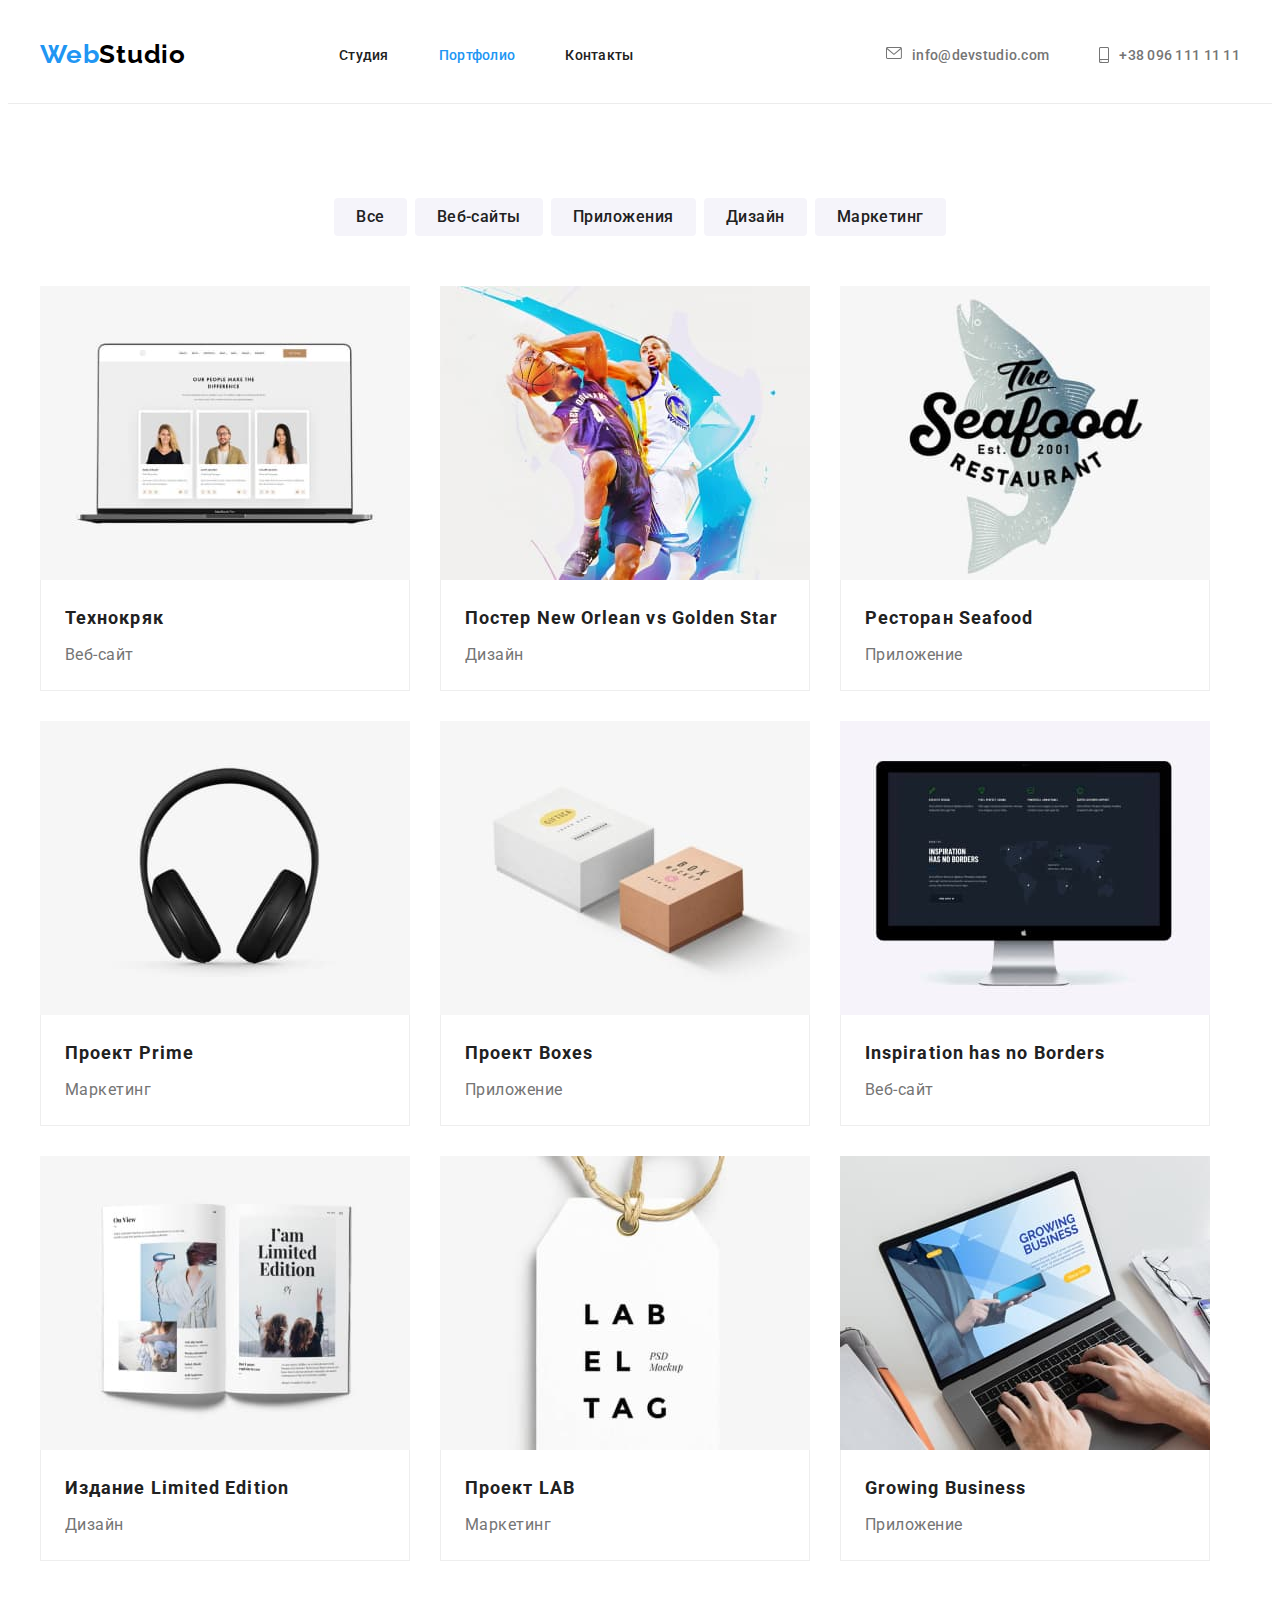
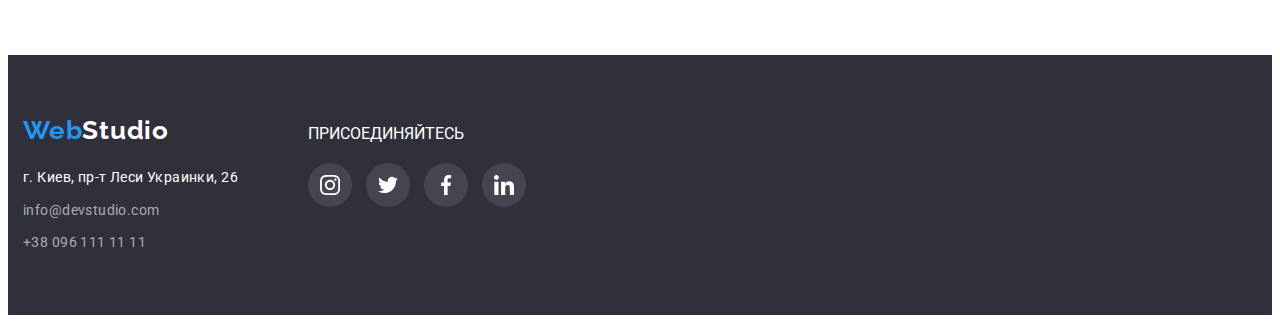
==== portfolio.html @ 43e7ce39 "sprite" ====
<!DOCTYPE html>
<html lang="en">
<head>
    <meta charset="UTF-8">
    <meta http-equiv="X-UA-Compatible" content="IE=edge">
    <meta name="viewport" content="width=device-width, initial-scale=1.0">
    <title>Document</title>
    <link rel="preconnect" href="https://fonts.gstatic.com">
    <link href="https://fonts.googleapis.com/css2?family=Raleway:wght@700&family=Roboto:wght@400;500;700;900&display=swap" rel="stylesheet">
    <link rel="stylesheet" href="https://cdnjs.cloudflare.com/ajax/libs/modern-normalize/1.0.0/modern-normalize.min.css" integrity="sha512-ISS7cAi1PEhQ8jnbJpJZMd29NlhNj4AWYyLOSp2CE/CsHxTCu+r+t0D2yoJudVrd0/8fTVPUVDzY5Tvli75u/g==" crossorigin="anonymous" />
    <link rel="stylesheet" href="css/styles.css"/>
</head>
<body class="page">
<header class="header">
    <div class="container header-container">
<!--Главная навигационная панель страницы-->
<nav class="site-nav">
    <a href="./index.html" class="logo" lang="en"> Web<span class="secondp-logo">Studio</span></a>
    <ul class="list site-nav-list">
        <li class="site-nav-item"> 
            <a href="./index.html" class="link">Студия</a>
        </li>
        <li class="site-nav-item">
            <a href="./portfolio.html" class="link"><div class="current"> Портфолио</div></a>
        </li>
        <li class="site-nav-item">
            <a href="" class="link" >Контакты</a>
        </li>
    </ul>
</nav>
<ul class="contacts list">
    <li class="item contact-icon"> 
    <svg class="icon-envelope">
    <use href="./images/icons/sprite.svg#icon-envelope"></use></svg>
    <a href="mailto:info@devstudio.com" class="link">info@devstudio.com</a>
    </li>
    <li class="item contact-icon">
    <svg class="icon-smartphone">
    <use href="./images/icons/sprite.svg#icon-smartphone"></use></svg> 
    <a href="tel:+380961111111" class="link">  +38 096 111 11 11</a>
</li>
</ul></div>
</header>
<main class="body">
        <!-- Панель фильтров примеров работ студии-->
        <section class="portfolio section">
            <div class="container">
            <h1 class="visually-hidden">Панель фильтров для просмотра примеров работ студии не забыть спрятать заголовок</h1>
        <ul class="list portfolio-button-container">
            <li class="portfolio-item">
                <button class="portfolio-button"> Все </button>
            </li>
            <li class="portfolio-item">
                <button class="portfolio-button"> Веб-сайты</button>
            </li>
            <li class="portfolio-item">
                <button class="portfolio-button"> Приложения</button>
            </li>
            <li class="portfolio-item">
                <button class="portfolio-button"> Дизайн</button>
            </li>
            <li class="portfolio-item">
                <button class="portfolio-button"> Маркетинг</button>
            </li>
        </ul>
        <h2 class="visually-hidden">
            Примеры работ не забыть спрятать заголовок
        </h2>
        <ul class="list portfolio-examples-list">
    <li class="portfolio-example-item">
        <a href="" class="link">
<img src="./images/projects_examples/web_site_technokryak.jpg" class="portfolio-photo" alt="три персоны на страничке вебсайта технокряк" width="370"/>
<div class="portfolio-title-description">
<h3 class="portfolio-examples-title">Технокряк</h3>
<p class="portfolio-examples-description">Веб-сайт</p></div></a>
    </li>
    <li class="portfolio-example-item">
        <a href="" class="link">
<img src="./images/projects_examples/design_pamphlet.jpg" class="portfolio-photo" alt="два баскетболиста борются за мяч" width="370"/>
<div class="portfolio-title-description">
<h3 class="portfolio-examples-title">Постер <span lang="en"> New Orlean vs Golden Star</span></h3>
<p class="portfolio-examples-description">Дизайн</p></div></a>
    </li>
    <li class="portfolio-example-item">
        <a href="" class="link">
<img src="./images/projects_examples/addition_restaurant.jpg" class="portfolio-photo" alt="название ресторана на фоне акулы" width="370"/>
<div class="portfolio-title-description">
<h3 class="portfolio-examples-title">Ресторан <span lang="en"> Seafood </span> </h3>
<p class="portfolio-examples-description">Приложение</p></div></a>
    </li>
    <li class="portfolio-example-item">
        <a href="" class="link">
<img src="./images/projects_examples/marketing_prime.jpg" class="portfolio-photo" alt="наушники" width="370"/>
<div class="portfolio-title-description">
<h3 class="portfolio-examples-title">Проект <span lang="en">Prime</span> </h3>
<p class="portfolio-examples-description">Маркетинг</p></div></a>
    </li>
    <li class="portfolio-example-item">
        <a href="" class="link">
<img src="./images/projects_examples/addition_boxes.jpg" class="portfolio-photo" alt="две коробки - белая побольше и коричневая поменьше" width="370"/>
<div class="portfolio-title-description">
<h3 class="portfolio-examples-title">Проект<span lang="en"> Boxes</span> </h3>
<p class="portfolio-examples-description">Приложение</p></div></a>
    </li>
    <li class="portfolio-example-item">
        <a href="" class="link">
<img src="./images/projects_examples/web_site_inspiration.jpg" class="portfolio-photo" alt="экран компьютера" width="370"/>
<div class="portfolio-title-description">
<h3 class="portfolio-examples-title"><span lang="en"> Inspiration has no Borders</span> </h3>
<p class="portfolio-examples-description">Веб-сайт</p></div></a>
    </li>
    <li class="portfolio-example-item">
        <a href="" class="link">
<img src="./images/projects_examples/design_edition.jpg" class="portfolio-photo" alt="раскрытая книга" width="370"/>
<div class="portfolio-title-description">
<h3 class="portfolio-examples-title">Издание<span lang="en">  Limited Edition</span> </h3>
<p class="portfolio-examples-description">Дизайн</p></div></a>
    </li>
    <li class="portfolio-example-item">
        <a href="" class="link">
<img src="./images/projects_examples/marketing_labels.jpg" class="portfolio-photo" alt="белая лэйба на коричневом шнурке" width="370"/>
<div class="portfolio-title-description">
<h3 class="portfolio-examples-title">Проект<span lang="en"> LAB</span> </h3>
<p class="portfolio-examples-description">Маркетинг</p></div></a>
    </li>
    <li class="portfolio-example-item">
        <a href="" class="link">
<img src="./images/projects_examples/addition_growing_business.jpg" class="portfolio-photo" alt="руки печатают на ноутбуке" width="370"/>
<div class="portfolio-title-description">
<h3 class="portfolio-examples-title"><span lang="en">Growing Business</span> </h3>
<p class="portfolio-examples-description">Приложение</p></div></a>
     </li>
</ul>
</div>
    </section>
    </main>
    <!-- Футер адрес контакты-->
    <footer class="footer">
        <div class="container footer-container">
            <div class="footer-contacts-part">
        <a href="index.html" class="logo" lang="en" >Web<span class="secondp-logo">Studio</span></a>
        <address class="contacts">
            <ul class="list">
                <li class="footer-item">
                    <a href="https://goo.gl/maps/UofurBZZ53P79p1S9" target="_blank" rel="noopener noreferrer" class="way link">г. Киев, пр-т Леси Украинки, 26 </a>
                </li>
                <li class="footer-item">
                    <a href="mailto:info@devstudio.com" class="write-or-call link">info@devstudio.com</a>
                </li>
                <li class="footer-item">
                    <a href="tel:+380961111111" class="write-or-call link">+38 096 111 11 11</a>
                </li>
            </ul>
            </address></div>
            <div class="footer-icon-part">
                <h3 class="footer-icon-header">Присоединяйтесь</h3>
                <a href=""class="footer-icon-social-nets">
                                <svg class="icon-in-tw-f-in">
                                <use href="./images/icons/sprite.svg#icon-instagram">
                                </use></svg></a>
                <a href="" class="footer-icon-social-nets">
                                <svg class="icon-in-tw-f-in">
                                <use href="./images/icons/sprite.svg#icon-twitter">
                                </use></svg></a>
                <a href="" class="footer-icon-social-nets">
                                <svg class="icon-in-tw-f-in">
                                <use href="./images/icons/sprite.svg#icon-facebook">
                                </use></svg></a>
                <a href="" class="footer-icon-social-nets">
                                <svg class="icon-in-tw-f-in">
                                <use href="./images/icons/sprite.svg#icon-linkedin">
                                </use></svg></a></div></div>
            
    </footer>
    </body>
    </html>
---- css/styles.css ----
:root{
    --primary-text-color:#757575;
    --title-text-color:#212121;
    --accent-text-color:#2196F3;
    --hero-text-color:#FFFFFF;
    --site-nav-bg-color:#FFFFFF;
    --page-bg-color:#E5E5E5;
    --hero-footer-bg-color:#2F303A;
    --team-bg-color:#F5F4FA;
    --main-font: "Roboto", sans-serif;
    --logo-font: "Raleway", sans-serif;
    --icon-fill: #AFB1BB;
}

/* Общие стили для страницы */
h1,
h2,
h3,
h4,
h5,
h6,
p {
    margin-top:0;
    margin-top:0;
}
ul,
ol {
    margin-top:0;
    margin-top:0;
    padding-left:0;
}
img {
    display:block;
}
.section{
    padding-top: 94px;
    padding-bottom: 94px;
}
.container{
    width: 1200px;
    margin: 0 auto;
    padding-left: 15px;
    padding-right: 15px;
}
.page {
color:var(--primary-text-color);
font-family: var(--main-font)
}
.title {
color: var(--title-text-color);
}
.main-title{
    margin-bottom:50px;
color: var(--title-text-color);
font-weight: 700;
font-size: 36px;
line-height: 1.16;
text-align: center;
letter-spacing: 0.03em;
}
.list {
    list-style: none;
    text-decoration: none;
}

.link {
    text-decoration: none;
}
.description {
font-size: 16px;
line-height: 1.2;
font-weight:400;
text-align: center;
letter-spacing: 0.03em;
}

.visually-hidden{
    position: absolute;
    width: 1px;
    height: 1px;
    margin: -1px;
    border: 0;
    padding: 0;
    
    white-space: nowrap;
    clip-path: inset(100%);
    clip: rect(0 0 0 0);
    overflow: hidden;
}
/*Главная навигационная панель страницы */
.header{
    padding-top:24px;
    padding-bottom:25px;
    border-bottom: 1px solid #ECECEC;
}
.header-container{
    display:flex;
    align-items:center;
    justify-content: space-between;
}
.site-nav{
    display:flex;
    align-items:center;
    background-color: var(--site-nav-bg-color);
    font-weight: 500;
    font-size: 14px;
    line-height: 1,1;
    letter-spacing: 0.02em;
   
}
.site-nav-list{
    display:flex;
    align-items:center;
    margin-bottom:0;
        }
        .site-nav-list::before{
            display:block;
            content:"";
            width:60px;
            height: 1px;


        }
   
.site-nav-item:not(:last-child){
    margin-right: 50px;
        }

.logo{
margin-right: 93px;
display:block;
text-decoration: none;
color:var(--accent-text-color);
font-family: var(--logo-font);
font-weight: 700;
font-size: 26px;
line-height: 1.2;
letter-spacing: 0.03em;
}

.site-nav .secondp-logo {
    color:#000000;
    }

.site-nav .link{
    display:block;
    color:var(--title-text-color);
    padding-top:15px;
    padding-bottom:15px;
}
    

.site-nav .link:hover,
.site-nav .link:focus
{
color:var(--accent-text-color);
}
.site-nav .link .current {
    color:var(--accent-text-color);}

.header .contacts {
    margin-bottom:0;
    display:flex;
    background-color: var(--site-nav-bg-color);
    font-weight: 500;
    font-size: 14px;
    line-height: 1,1;
    letter-spacing: 0.02em;
    }
.header .item:not(:last-child){
    margin-right:50px;
}

.top-contacts .item:not(:last-child){
    margin-right:50px;
}
.contact-icon{
    display:flex;
    color:var(--primary-text-color);
    fill:var(--primary-text-color);
    }

.contact-icon .link{
color:var(--primary-text-color);
}
.contact-icon .link:hover,
.contact-icon .link:focus
{
    color:var(--accent-text-color);
}
.icon-envelope{
    width:16px;
    height:12px;
    margin-right:10px;
    }

.icon-smartphone{
    width:10px;
    height:16px;
    margin-right:10px;
    }
.icon-envelope:hover,
.icon-envelope:focus{
    fill:var(--accent-text-color);
    cursor:pointer;
}

.icon-smartphone:hover, 
.icon-smartphone:focus{
    fill:var(--accent-text-color);
    cursor:pointer;
    
}

/*  заказ услуги */
.hero{
   max-width:1600px;
   height: 600px;
   margin-left:auto;
   margin-right: auto;
   background-image: linear-gradient(to right,
      rgba(47, 48, 58, 0.4),
      rgba(47, 48, 58, 0.4)),
      url(../images/hero_background/hero-background.jpg);
   background-size: cover;
   background-position: center;
   background-repeat: no-repeat;
   background-color:var(--hero-footer-bg-color);
}
.hero-section{
    padding-top: 200px;
    padding-bottom:200px;
   
}
.hero-header{
    max-width: 696px;
    margin:0 auto;
    margin-bottom:30px;
    font-family: Roboto;
    font-style: normal;
    font-weight: 900;
    font-size: 44px;
    line-height: 1.4;
    text-align: center;
    letter-spacing: 0.06em;
    text-transform: uppercase;
    color:var(--hero-text-color);
   text-align:center;
}
    
    .hero-button {
    min-width: 200px;
    padding: 10px 32px;
    margin:0 auto;
    font-family: var(--main-font);
    color:var(--hero-text-color);
    font-weight: 700;
    font-size: 16px;
    line-height: 1.8;
    display: flex;
    align-items: center;
    text-align: center;
    letter-spacing: 0.06em;
    background-color:var(--accent-text-color);
    cursor:pointer;
    border-radius:4px;
    border:none;}

.hero-button:hover,
.hero-button:focus  {
    background-color:#188CE8;
}
/* преимущества компании */

.benefits-container{
   display:flex;
   align-items: center;
   margin-bottom:0;
    }

.benefits-section{
    
    padding-top:94px;
    padding-bottom:0;
}
.benefits-item{
    width: 270px;
}
.benefits-item:not(:last-child){
    margin-right:30px;
}

.benefits .title{
margin-bottom:10px;
font-weight:700;
font-size: 14px;
line-height: 1.14;
letter-spacing: 0.03em;
text-transform: uppercase;
}
.benefits-description{
 margin-bottom:0;
font-weight: 400;
font-size: 14px;
line-height: 1.7;
letter-spacing: 0.03em;
text-transform: none;}
.icon-benefits{
   display:flex;
   justify-content: center;
   align-items: center;
   margin-bottom:30px;
   width:270px;
   height:120px;
   background-color:var(--team-bg-color);
   border-radius: 4px;
   
}
.icon-benefits-item{
    width:70px;
    height:70px;
  }

/* типы создаваемых продуктов */


.products-list{
    display:flex;
    justify-content: space-between;
    
    margin-bottom:0;
   }
.products-list:not(:last-child){
    margin-right:30px;
}
/* Команда */
.team {
    background-color:var(--team-bg-color);
   }
   
.team .title{
font-weight: 500;
font-size: 16px;
line-height: 1.18;
text-align: center;
letter-spacing: 0.03em;
}
.team .description{
font-weight: 400;
font-size: 16px;
line-height: 1.18;
text-align: center;
letter-spacing: 0.03em;
}
.team-member-list{
display:flex;
margin-bottom:0;
}
.member-title-description{
    padding-top:30px;
    padding-bottom:30px;
    
}
.team-member-item{
box-shadow: 0px 1px 3px rgba(0, 0, 0, 0.12), 0px 1px 1px rgba(0, 0, 0, 0.14), 0px 2px 1px rgba(0, 0, 0, 0.2);
border-radius: 0px 0px 4px 4px;
width:270px;
background-color: var(--site-nav-bg-color);
}
.team-member-item:not(:last-child){
    margin-right:30px;
}

.team-member-title{
    margin-bottom:10px;
}
.member-photo{
    background-color: var(--hero-footer-bg-color);
}
/* постоянные клиенты */
.regular-customers{
display:flex;
align-items:center;
margin-bottom:0;
}

.icon-customers{
display:flex;
justify-content:center;
align-items: center;
width:170px;
height:92px;
border: 1px solid #AFB1B8;
border-radius: 4px;
fill:var(--icon-fill);
background-color:var(--site-nav-bg-color);
}
.icon-customers:hover{
    fill:var(--accent-text-color);
    border:  1px solid  #2196F3;
}
.list-customers:not(:last-child){
margin-right:30px;

}
.icon-ya-co{
    width:42px;
    height:48px;
}
.icon-company-tagline-here1{
width:40px;
height:52px;
}
.icon-fish{
    width:44px;
    height:42px;
}
.icon-foster-peters{
    width:84px;
    height:40px;
}
.icon-brand{
    width:62px;
    height:46px;
}
.icon-company-cube{
    width:94px;
    height:44px;
}
.social-nets{
    display:flex;
    justify-content:center;
    }
.icon-social-nets{
    display:flex;
    justify-content:center;
    align-items:center;
    width:44px;
    height:44px;
    border-radius: 50%;
    background-color: var(--hero-text-color);
    fill:var(--icon-fill);
}
.icon-social-nets:not(:last-child){
    margin-right:10px;
}
.icon-social-nets:hover,
.icon-social-nets:focus
{
background-color: var(--accent-text-color);
fill:var(--hero-text-color);
}
.icon-in-tw-f-in{
    width:20px;
    height:20px;
}
/*  Панель фильтров примеров работ студии */
.portfolio-button-container{
        display:flex;
        justify-content: center;
        margin-bottom:50px;
        border:none;
       
} 
.portfolio-item:not(:last-child){
margin-right:8px;
}

.portfolio-button{
padding:6px 22px;
font-family:var(--main-font);
font-weight: 500;
font-size: 16px;
line-height: 1.6;
text-align: center;
letter-spacing: 0.03em;
color: var(--title-text-color);
background-color:var(--team-bg-color);
cursor:pointer;
border: none;
border-radius: 4px;

}

.portfolio-button:hover,
.portfolio-button:focus{
   background-color: var(--accent-text-color);
   color:var(--hero-text-color);
   }

/* Примеры работ: фото проекта-название проекта -тип проекта*/
.portfolio-examples-list{
    display:flex;
    flex-wrap: wrap;
    margin-right:0;
    margin-bottom:0;
       }
.portfolio-example-item{
    margin-right:30px;
    margin-bottom:30px;
  }
  .portfolio-example-item:nth-child(3n){
      margin-right:0;
      margin-left:0;
  }
  .portfolio-example-item:nth-last-child(-n + 3){
      margin-bottom:0;
  }
  
.portfolio-photo{
width:370px;
}

.portfolio-title-description{
padding:20px 24px;
border-right:1px solid#EEEEEE;
border-bottom:1px solid#EEEEEE;
border-left:1px solid#EEEEEE;
}
.portfolio-examples-title{
margin-bottom:4px;
font-weight: 700;
font-size: 18px;
line-height: 2;
letter-spacing: 0.06em;
color:var(--title-text-color);
}

.portfolio-examples-description{
margin-bottom:0;
font-weight: 400;
line-height: 30px;
letter-spacing: 0.03em;
color:var(--primary-text-color);
}

/* Футер адрес контакты */
.footer-container{
    padding-top:60px;
    padding-bottom:60px;
    padding-left:0;
    padding-right:15px;
    padding-left:15px;
    display:inline-flex;
    align-items: baseline;
}
.footer .list{
    margin-bottom:0;
}
.footer-item:not(:last-child){
    margin-bottom:9px;
}
.footer {
    background-color: var(--hero-footer-bg-color);
    color:var(--hero-text-color);
}
.footer .contacts{
font-family: var(--main-font);
font-style: normal;
font-weight: 400;
font-size: 14px;
line-height: 1.7;
letter-spacing: 0.03em;
}
.footer-container .logo{
    margin-bottom:20px;
    margin-right:0;

  }
.footer .secondp-logo {
    color:#FFFFFF;
    }
 
.footer .link{
    color:var(--hero-text-color);
    }
    .footer .link:hover,
    .footer .link:focus {
    color:var(--accent-text-color)
    }
.footer .write-or-call{
    color:rgba(255, 255, 255, 0.6);
   
}
.footer-icon-header{
    font:var(--main-font);
    text-transform: uppercase;
 margin-bottom:20px;

}

.footer-icon-social-nets{
display:inline-flex;
justify-content:center;
align-items:center;
    width:44px;
    height:44px;
    border-radius: 50%;
    background-color: rgba(255, 255, 255, 0.1);
    fill:var(--hero-text-color);
 
}
.footer-icon-social-nets:hover,
.footer-icon-social-nets:focus{
    background-color: var(--accent-text-color);
}
.footer-icon-social-nets:not(:last-child){
    margin-right:10px;
}
.footer-contacts-part{
    justify-content:baseline;
    margin-right:70px;
}
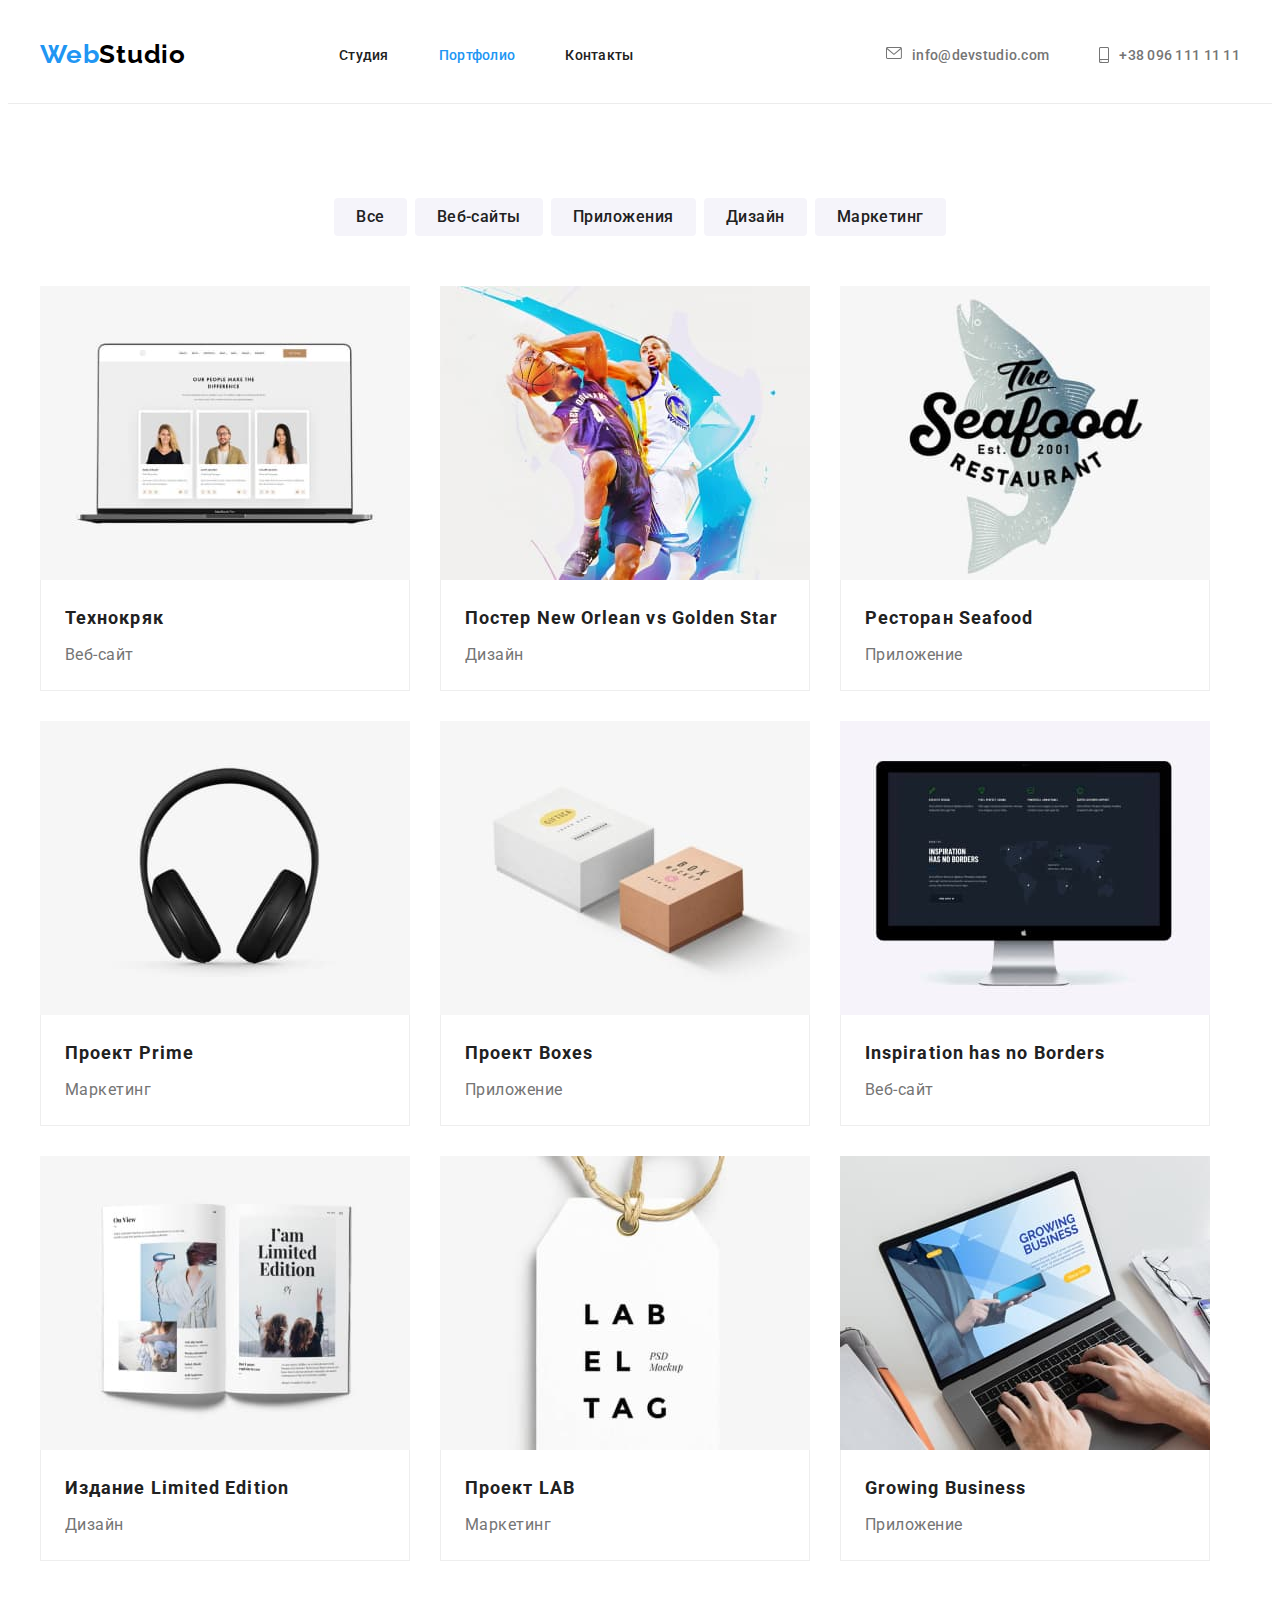
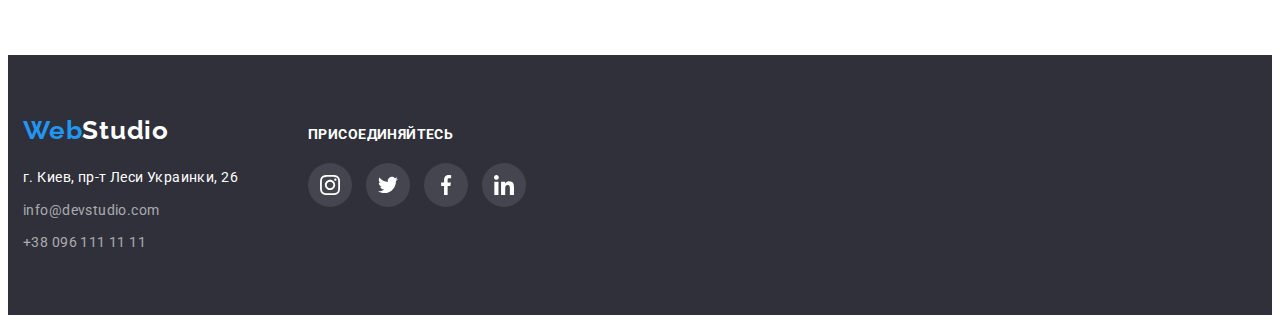
==== commit bd2d5b22: "validation" ====
--- a/portfolio.html
+++ b/portfolio.html
@@ -12,7 +12,7 @@
 </head>
 <body class="page">
 <header class="header">
-    <div class="container header-container">
+<div class="container header-container">
 <!--Главная навигационная панель страницы-->
 <nav class="site-nav">
     <a href="./index.html" class="logo" lang="en"> Web<span class="secondp-logo">Studio</span></a>
@@ -154,7 +154,7 @@
             </address></div>
             <div class="footer-icon-part">
                 <h3 class="footer-icon-header">Присоединяйтесь</h3>
-                <a href=""class="footer-icon-social-nets">
+                <a href="" class="footer-icon-social-nets">
                                 <svg class="icon-in-tw-f-in">
                                 <use href="./images/icons/sprite.svg#icon-instagram">
                                 </use></svg></a>
--- a/css/styles.css
+++ b/css/styles.css
@@ -176,17 +176,20 @@
 }
 .contact-icon{
     display:flex;
-    color:var(--primary-text-color);
+   color:var(--primary-text-color);
     fill:var(--primary-text-color);
     }
 
 .contact-icon .link{
 color:var(--primary-text-color);
+display:flex;
+align-items:center;
 }
 .contact-icon .link:hover,
 .contact-icon .link:focus
 {
     color:var(--accent-text-color);
+    fill:var(--accent-text-color);
 }
 .icon-envelope{
     width:16px;
@@ -199,18 +202,8 @@
     height:16px;
     margin-right:10px;
     }
-.icon-envelope:hover,
-.icon-envelope:focus{
-    fill:var(--accent-text-color);
-    cursor:pointer;
-}
-
-.icon-smartphone:hover, 
-.icon-smartphone:focus{
-    fill:var(--accent-text-color);
-    cursor:pointer;
-    
-}
+
+
 
 /*  заказ услуги */
 .hero{
@@ -358,7 +351,7 @@
 }
 .member-title-description{
     padding-top:30px;
-    padding-bottom:30px;
+    
     
 }
 .team-member-item{
@@ -376,6 +369,34 @@
 }
 .member-photo{
     background-color: var(--hero-footer-bg-color);
+}
+.social-nets{
+    display:flex;
+    justify-content:center;
+    margin-bottom:30px;
+    }
+  .icon-social-nets{
+    display:flex;
+    justify-content:center;
+    align-items:center;
+    width:44px;
+    height:44px;
+    border-radius: 50%;
+    background-color: var(--hero-text-color);
+    fill:var(--icon-fill);
+  }
+.item-social-nets:not(:last-child){
+    margin-right:10px;
+}
+.icon-social-nets:hover,
+.icon-social-nets:focus
+{
+background-color: var(--accent-text-color);
+fill:var(--hero-text-color);
+}
+.icon-in-tw-f-in{
+    width:20px;
+    height:20px;
 }
 /* постоянные клиенты */
 .regular-customers{
@@ -427,33 +448,7 @@
     width:94px;
     height:44px;
 }
-.social-nets{
-    display:flex;
-    justify-content:center;
-    }
-.icon-social-nets{
-    display:flex;
-    justify-content:center;
-    align-items:center;
-    width:44px;
-    height:44px;
-    border-radius: 50%;
-    background-color: var(--hero-text-color);
-    fill:var(--icon-fill);
-}
-.icon-social-nets:not(:last-child){
-    margin-right:10px;
-}
-.icon-social-nets:hover,
-.icon-social-nets:focus
-{
-background-color: var(--accent-text-color);
-fill:var(--hero-text-color);
-}
-.icon-in-tw-f-in{
-    width:20px;
-    height:20px;
-}
+
 /*  Панель фильтров примеров работ студии */
 .portfolio-button-container{
         display:flex;
@@ -486,6 +481,7 @@
 .portfolio-button:focus{
    background-color: var(--accent-text-color);
    color:var(--hero-text-color);
+   box-shadow: 0px 3px 1px rgba(0, 0, 0, 0.1), 0px 1px 2px rgba(0, 0, 0, 0.08), 0px 2px 2px rgba(0, 0, 0, 0.12);
    }
 
 /* Примеры работ: фото проекта-название проекта -тип проекта*/
@@ -533,6 +529,10 @@
 letter-spacing: 0.03em;
 color:var(--primary-text-color);
 }
+.portfolio-example-item:hover,
+.portfolio-example-item:focus{
+    box-shadow: 0px 1px 1px rgba(0, 0, 0, 0.12), 0px 4px 4px rgba(0, 0, 0, 0.06), 1px 4px 6px rgba(0, 0, 0, 0.16);
+}
 
 /* Футер адрес контакты */
 .footer-container{
@@ -586,6 +586,10 @@
     font:var(--main-font);
     text-transform: uppercase;
  margin-bottom:20px;
+ font-weight: bold;
+ font-size: 14px;
+line-height: 1.14;
+letter-spacing: 0.03em;
 
 }
 
@@ -610,4 +614,8 @@
 .footer-contacts-part{
     justify-content:baseline;
     margin-right:70px;
+}
+.footer-item-icon{
+    display:inline-flex;
+
 }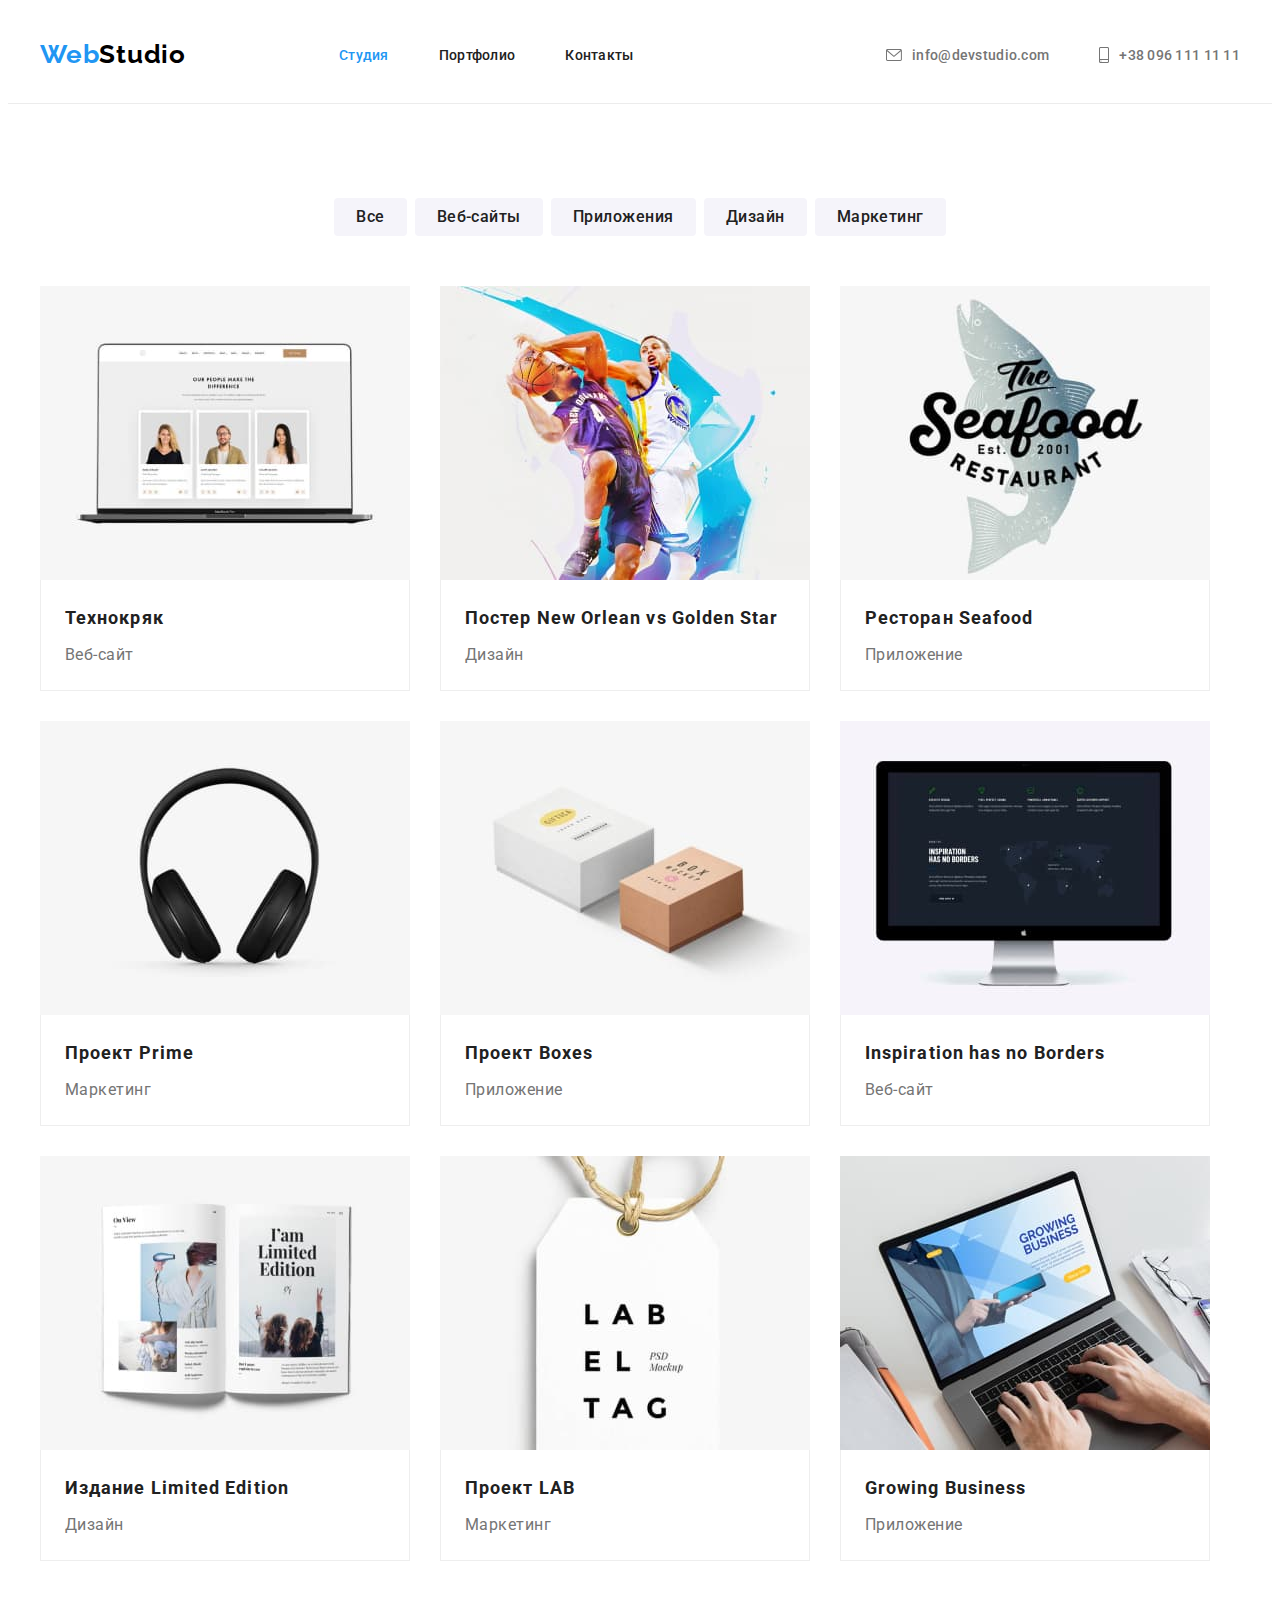
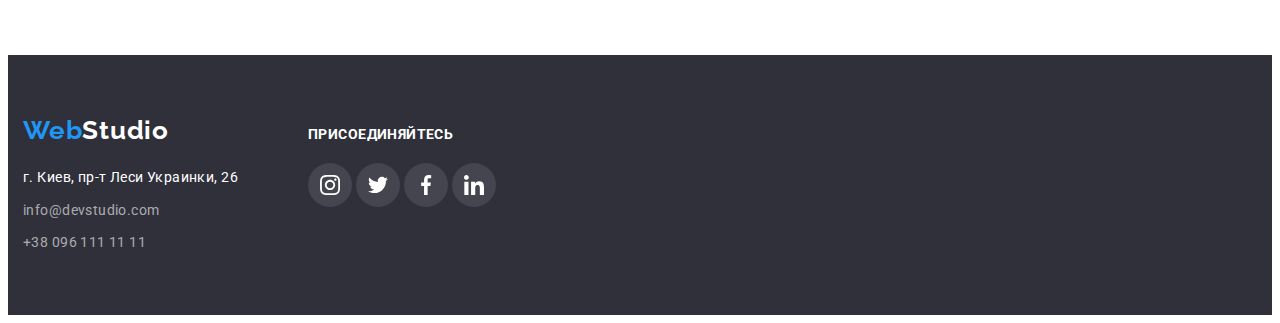
==== commit 6e6e5079: "index-portfolio" ====
--- a/portfolio.html
+++ b/portfolio.html
@@ -11,36 +11,34 @@
     <link rel="stylesheet" href="css/styles.css"/>
 </head>
 <body class="page">
-<header class="header">
-<div class="container header-container">
-<!--Главная навигационная панель страницы-->
-<nav class="site-nav">
-    <a href="./index.html" class="logo" lang="en"> Web<span class="secondp-logo">Studio</span></a>
-    <ul class="list site-nav-list">
-        <li class="site-nav-item"> 
-            <a href="./index.html" class="link">Студия</a>
-        </li>
-        <li class="site-nav-item">
-            <a href="./portfolio.html" class="link"><div class="current"> Портфолио</div></a>
-        </li>
-        <li class="site-nav-item">
-            <a href="" class="link" >Контакты</a>
-        </li>
-    </ul>
-</nav>
-<ul class="contacts list">
-    <li class="item contact-icon"> 
-    <svg class="icon-envelope">
-    <use href="./images/icons/sprite.svg#icon-envelope"></use></svg>
-    <a href="mailto:info@devstudio.com" class="link">info@devstudio.com</a>
-    </li>
-    <li class="item contact-icon">
-    <svg class="icon-smartphone">
-    <use href="./images/icons/sprite.svg#icon-smartphone"></use></svg> 
-    <a href="tel:+380961111111" class="link">  +38 096 111 11 11</a>
-</li>
-</ul></div>
-</header>
+    <header class="header">
+        <div class="container header-container">
+    <!--Главная навигационная панель страницы-->
+    <nav class="site-nav">
+        <a href="./index.html" class="logo" lang="en"> Web<span class="secondp-logo">Studio</span></a>
+        <ul class="list site-nav-list">
+            <li class="site-nav-item"> 
+                <a href="./index.html" class="link"><div class="current">Студия</div></a>
+            </li>
+            <li class="site-nav-item">
+                <a href="./portfolio.html" class="link"> Портфолио</a>
+            </li>
+            <li class="site-nav-item">
+                <a href="" class="link" >Контакты</a>
+            </li>
+        </ul>
+    </nav>
+        <ul class="contacts list">
+                <li class="item contact-icon">             
+                <a href="mailto:info@devstudio.com" class="link"><svg class="icon-envelope">
+                <use href="./images/icons/sprite.svg#icon-envelope"></use></svg>info@devstudio.com</a>
+                </li>
+                <li class="item contact-icon">           
+                <a href="tel:+380961111111" class="link"> <svg class="icon-smartphone">
+                <use href="./images/icons/sprite.svg#icon-smartphone"></use></svg>+38 096 111 11 11</a>
+            </li>
+        </ul></div>
+    </header>
 <main class="body">
         <!-- Панель фильтров примеров работ студии-->
         <section class="portfolio section">
@@ -154,23 +152,31 @@
             </address></div>
             <div class="footer-icon-part">
                 <h3 class="footer-icon-header">Присоединяйтесь</h3>
-                <a href="" class="footer-icon-social-nets">
+                <ul class="list">
+                    <li class="footer-item-icon">
+    <a href="" class="footer-icon-social-nets">
                                 <svg class="icon-in-tw-f-in">
                                 <use href="./images/icons/sprite.svg#icon-instagram">
                                 </use></svg></a>
-                <a href="" class="footer-icon-social-nets">
+                    </li>
+                    <li class="footer-item-icon">
+    <a href="" class="footer-icon-social-nets">
                                 <svg class="icon-in-tw-f-in">
                                 <use href="./images/icons/sprite.svg#icon-twitter">
                                 </use></svg></a>
-                <a href="" class="footer-icon-social-nets">
+                    </li>
+                    <li class="footer-item-icon">
+      <a href="" class="footer-icon-social-nets">
                                 <svg class="icon-in-tw-f-in">
                                 <use href="./images/icons/sprite.svg#icon-facebook">
                                 </use></svg></a>
-                <a href="" class="footer-icon-social-nets">
+                    </li>
+                    <li class="footer-item-icon">
+        <a href="" class="footer-icon-social-nets">
                                 <svg class="icon-in-tw-f-in">
                                 <use href="./images/icons/sprite.svg#icon-linkedin">
-                                </use></svg></a></div></div>
-            
+                                </use></svg></a> </li></ul></div></div>
+                               
     </footer>
     </body>
     </html>--- a/css/styles.css
+++ b/css/styles.css
@@ -351,8 +351,7 @@
 }
 .member-title-description{
     padding-top:30px;
-    
-    
+    padding-bottom:30px;    
 }
 .team-member-item{
 box-shadow: 0px 1px 3px rgba(0, 0, 0, 0.12), 0px 1px 1px rgba(0, 0, 0, 0.14), 0px 2px 1px rgba(0, 0, 0, 0.2);
@@ -366,6 +365,7 @@
 
 .team-member-title{
     margin-bottom:10px;
+
 }
 .member-photo{
     background-color: var(--hero-footer-bg-color);
@@ -373,7 +373,7 @@
 .social-nets{
     display:flex;
     justify-content:center;
-    margin-bottom:30px;
+     /* margin-bottom:30px;  */
     }
   .icon-social-nets{
     display:flex;
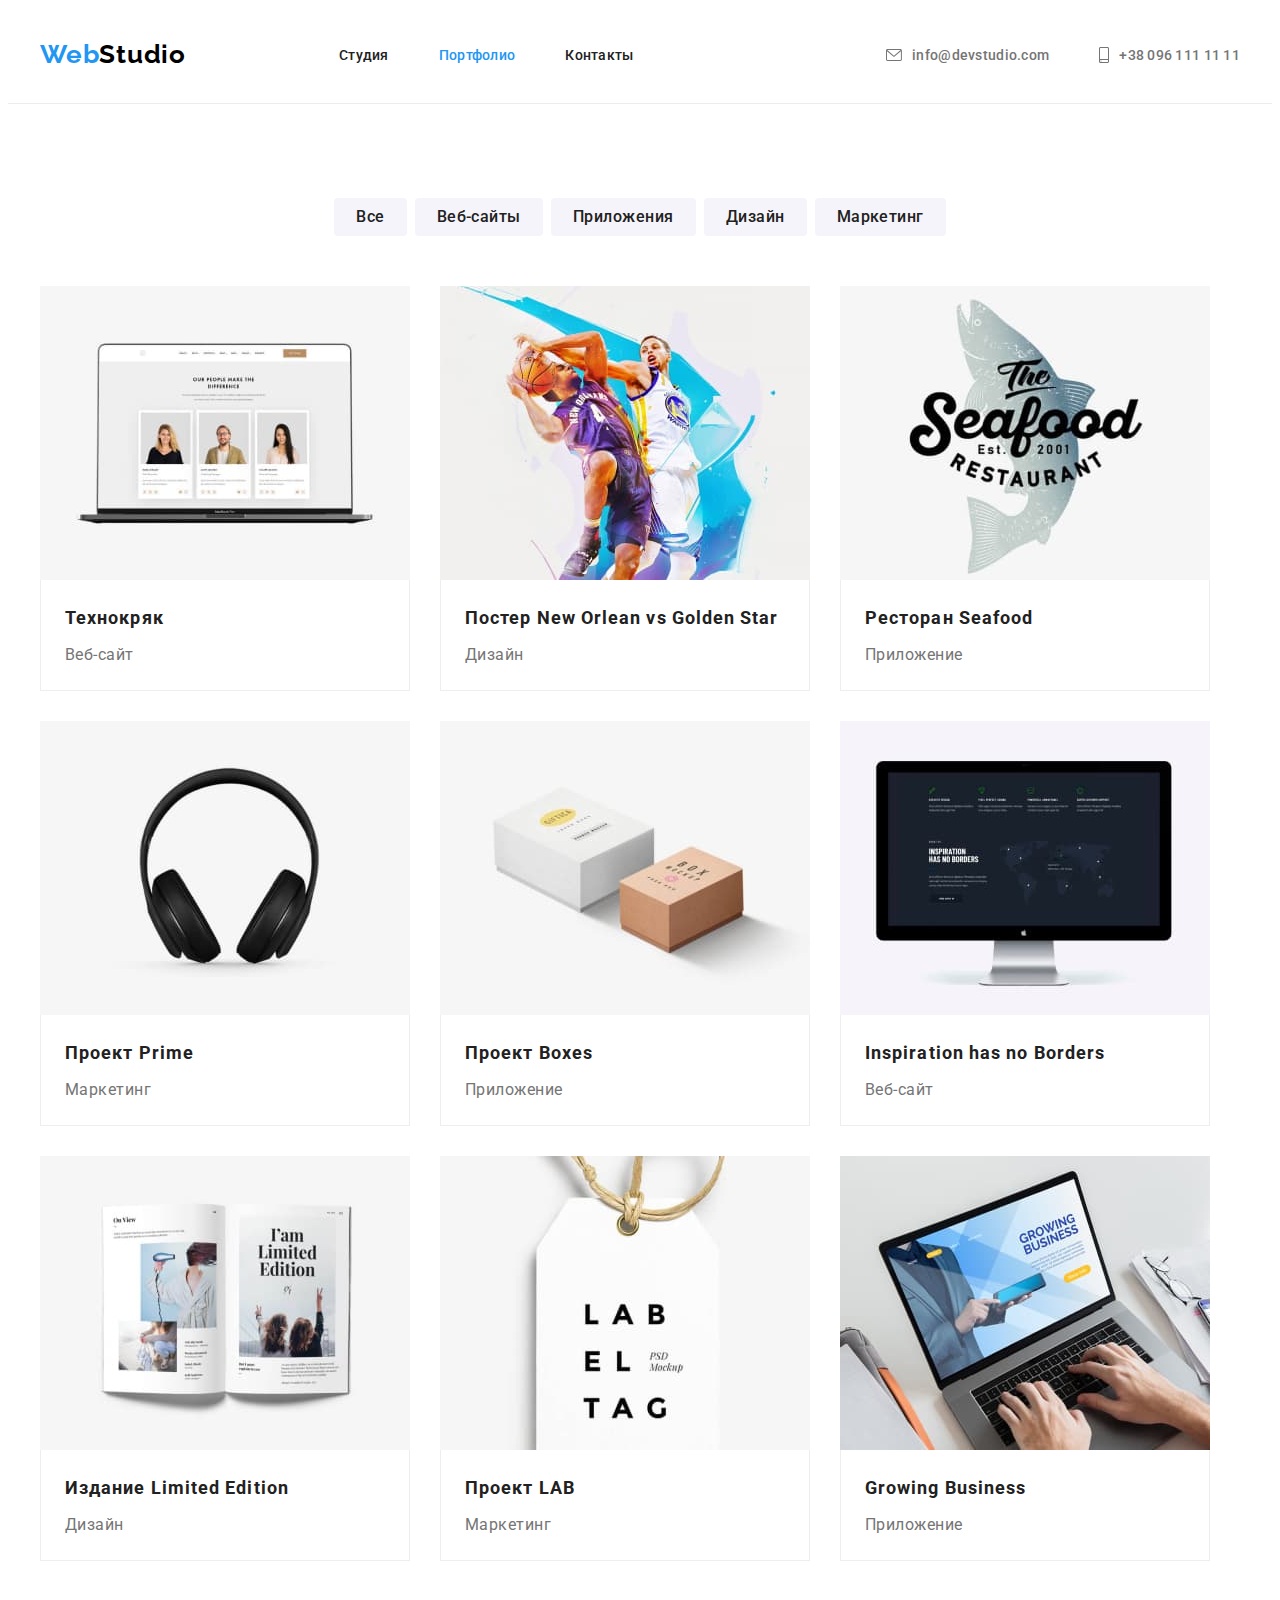
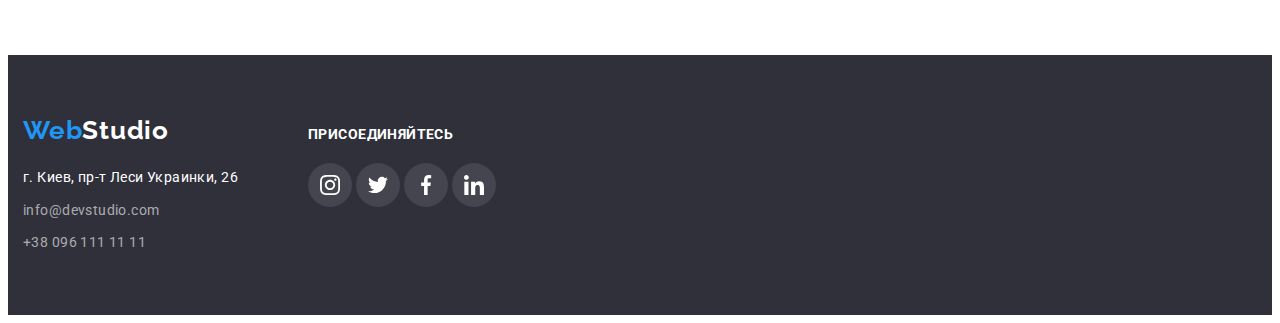
==== commit dd193d3e: "header corrections" ====
--- a/portfolio.html
+++ b/portfolio.html
@@ -18,10 +18,10 @@
         <a href="./index.html" class="logo" lang="en"> Web<span class="secondp-logo">Studio</span></a>
         <ul class="list site-nav-list">
             <li class="site-nav-item"> 
-                <a href="./index.html" class="link"><div class="current">Студия</div></a>
+                <a href="./index.html" class="link">Студия</a>
             </li>
             <li class="site-nav-item">
-                <a href="./portfolio.html" class="link"> Портфолио</a>
+                <a href="./portfolio.html" class="link"> <div class="current">Портфолио</div></a>
             </li>
             <li class="site-nav-item">
                 <a href="" class="link" >Контакты</a>
